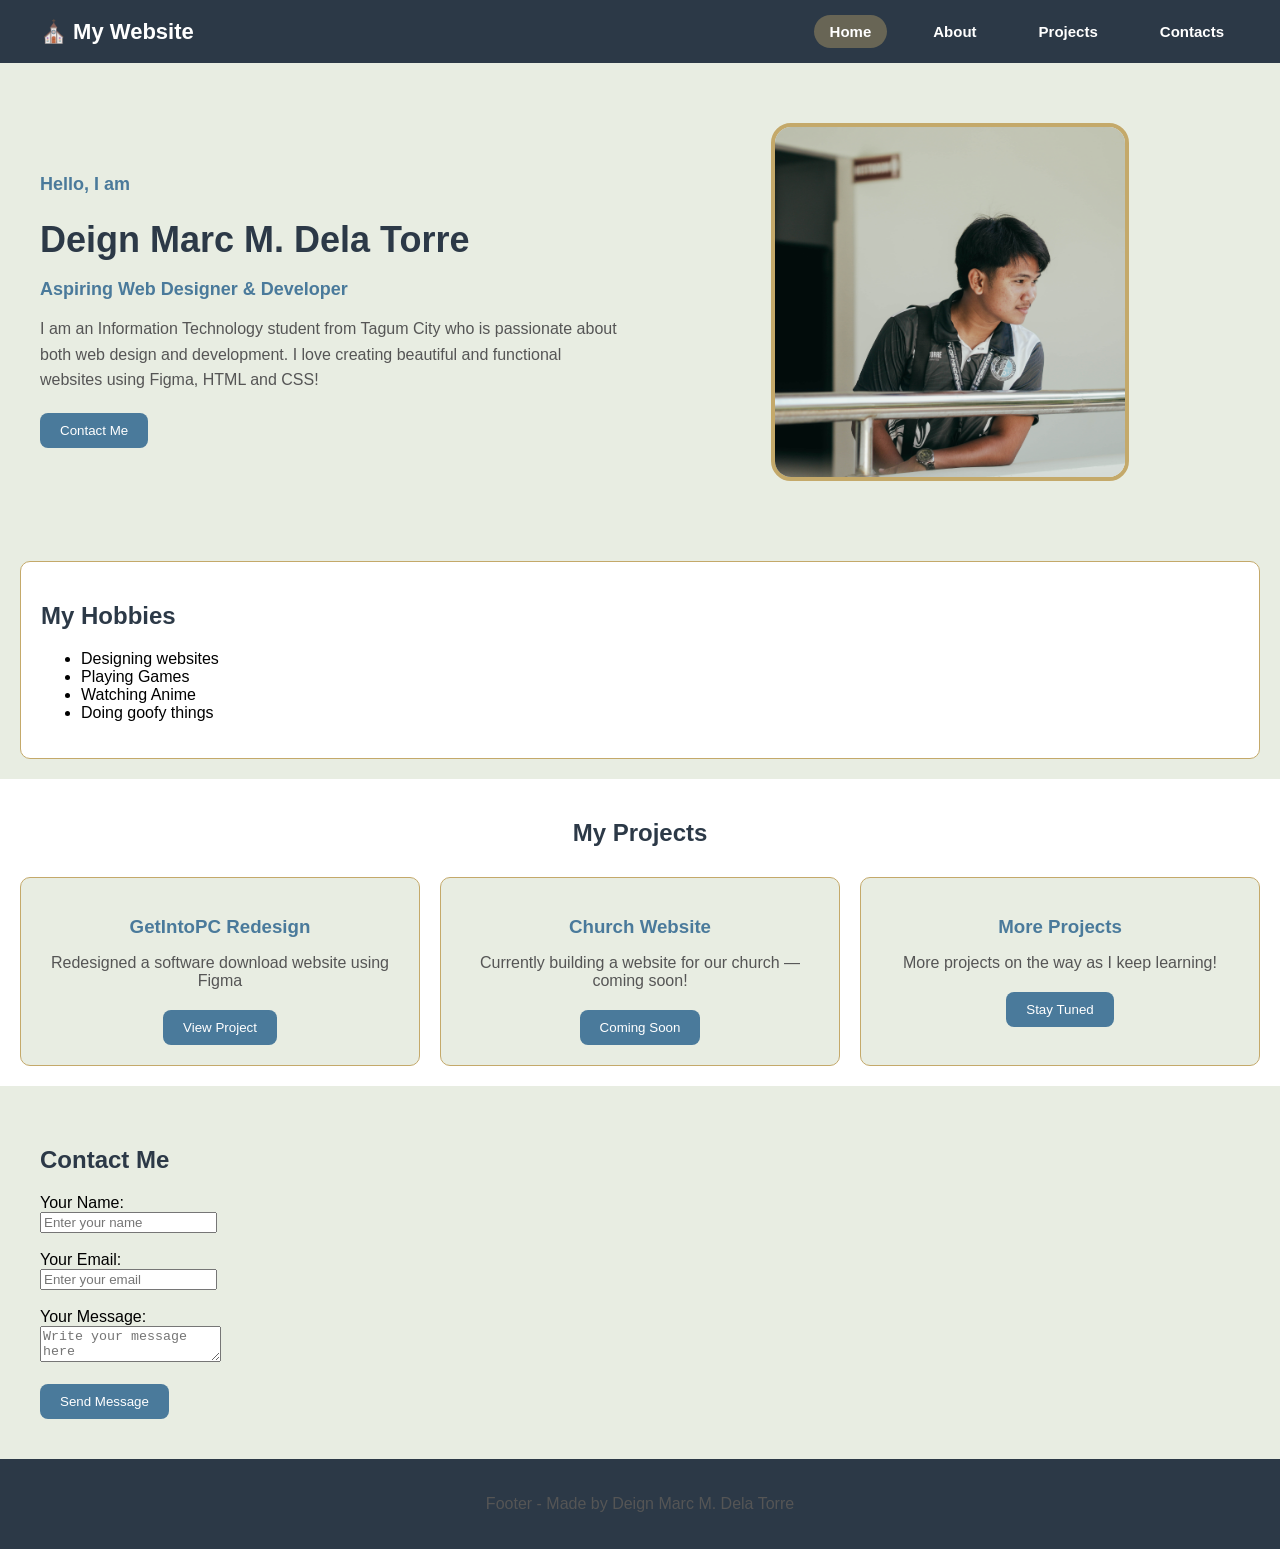
==== index.html @ 6992620d "index.html" ====
<!DOCTYPE html>
<html>
  <head>
    <title>Deign Marc | Portfolio</title>
    <link rel="stylesheet" href="style.css">
  </head>

  <body>

    <div class="navbar">
      <div class="navbar-logo">
        ⛪ My Website
      </div>
      <div class="navbar-links">
        <a href="index.html" class="active">Home</a>
        <a href="about.html">About</a>
        <a href="projects.html">Projects</a>
        <a href="contacts.html">Contacts</a>
      </div>
    </div>

    <!-- Hero Split Section -->
    <div class="hero">
      <div class="hero-text">
        <h3>Hello, I am</h3>
        <h1>Deign Marc M. Dela Torre</h1>
        <h3>Aspiring Web Designer & Developer</h3>
        <p>I am an Information Technology student 
        from Tagum City who is passionate about 
        both web design and development. I love 
        creating beautiful and functional websites 
        using Figma, HTML and CSS!</p>
        <a href="contacts.html">
          <button>Contact Me</button>
        </a>
      </div>

      <div class="hero-image">
        <img src="me.jpg" alt="Deign Marc">
      </div>
    </div>

    <!-- Hobbies Section -->
    <div class="card">
      <h2>My Hobbies</h2>
      <ul>
        <li>Designing websites</li>
        <li>Playing Games</li>
        <li>Watching Anime</li>
        <li>Doing goofy things</li>
      </ul>
    </div>

    <!-- Projects Section -->
    <div class="cards-section">
      <h2 class="section-title">My Projects</h2>

      <div class="cards-container">

        <div class="project-card">
          <h3>GetIntoPC Redesign</h3>
          <p>Redesigned a software download 
          website using Figma</p>
          <a href="getintopc.html">
            <button>View Project</button>
          </a>
        </div>

        <div class="project-card">
          <h3>Church Website</h3>
          <p>Currently building a website 
          for our church — coming soon!</p>
          <button>Coming Soon</button>
        </div>

        <div class="project-card">
          <h3>More Projects</h3>
          <p>More projects on the way 
          as I keep learning!</p>
          <button>Stay Tuned</button>
        </div>

      </div>
    </div>

    <!-- Contact Section -->
   <div class="contact">
      <h2>Contact Me</h2>

      <!-- Only replace the form tag! -->
      <form action="https://formspree.io/f/mqewonge" 
      method="POST">

        <label>Your Name:</label><br>
        <input type="text" name="name"
        placeholder="Enter your name"><br><br>

        <label>Your Email:</label><br>
        <input type="email" name="email"
        placeholder="Enter your email"><br><br>

        <label>Your Message:</label><br>
        <textarea name="message" 
        placeholder="Write your message here"></textarea><br><br>

        <button type="submit">Send Message</button>

      </form>
    </div>

    <!-- Footer -->
    <div class="footer">
      <p>Footer - Made by Deign Marc M. Dela Torre</p>
    </div>

  </body>
</html>
---- style.css ----
body{
    background-color: #E8EDE2;
    font-family: Arial, sans-serif;
    margin: 0;
    padding: 0;
}

h1{
    color: #2C3947;
}

h2{
    color: #2C3947;
}

p{
    color: #555555;
}

button{
    background-color: #4A7A9B;
    color: white;
    padding: 10px 20px;
    border: none;
    border-radius: 8px;
    cursor: pointer;
    transition: 0.3s;
}

.navbar{
    background-color: #2C3947;
    padding: 15px 40px;
    margin: 0;
    display: flex;
    justify-content: space-between;
    align-items: center;
}

.navbar-logo{
    color: white;
    font-size: 22px;
    font-weight: bold;
}

.navbar-links{
    display: flex;
    gap: 30px;
}

.navbar-links a {
    color: white;
    text-decoration: none;
    font-size: 15px;
    font-weight: bold;
    padding: 8px 16px;
    border-radius: 20px;
    transition: 0.3s;
}

.navbar-links a:hover{
    background-color: rgba(196,169,106,0.3);
    color: white;
}

.navbar-links a.active{
    background-color: rgba(196,169,106,0.4);
}

/* Hero Split Section */
.hero{
    background-color: #E8EDE2;
    padding: 60px 40px;
    margin: 0;
    display: flex;
    justify-content: space-between;
    align-items: center;
    gap: 40px;
}

.hero-text{
    flex: 1;
}

.hero-text h3{
    color: #4A7A9B;
    font-size: 18px;
    margin-bottom: 5px;
}

.hero-text h1{
    color: #2C3947;
    font-size: 36px;
    margin-bottom: 10px;
}

.hero-text p{
    color: #555555;
    font-size: 16px;
    line-height: 1.6;
    margin-bottom: 20px;
}

.hero-image{
    flex: 1;
    display: flex;
    justify-content: center;
}

.hero-image img{
    width: 350px;
    height: 350px;
    object-fit: cover;
    border-radius: 20px;
    border: 4px solid #C4A96A;
}

.card{
    background-color: white;
    padding: 20px;
    margin: 20px;
    border: 1px solid #C4A96A;
    border-radius: 10px;
}

.contact{
    background-color: #E8EDE2;
    padding: 40px;
    margin: 0;
}

.footer{
    background-color: #2C3947;
    color: white;
    padding: 20px;
    text-align: center;
    margin: 0;
}

.cards-section{
    padding: 20px;
    background-color: white;
}

.section-title{
    text-align: center;
    color: #2C3947;
    margin-bottom: 30px;
}

.cards-container{
    display: flex;
    justify-content: space-between;
    gap: 20px;
}

.project-card{
    background-color: #E8EDE2;
    padding: 20px;
    border-radius: 10px;
    flex: 1;
    text-align: center;
    border: 1px solid #C4A96A;
    transition: 0.3s;
}

.project-card h3{
    color: #4A7A9B;
    margin-bottom: 10px;
}

.project-card p{
    color: #555555;
    margin-bottom: 20px;
}

button:hover{
    background-color: #2C3947;
    transform: scale(1.05);
}

.project-card:hover{
    transform: translateY(-5px);
    box-shadow: 0 10px 20px rgba(0,0,0,0.1);
}

a{
    color: #4A7A9B;
    text-decoration: none;
    transition: 0.3s;
}

a:hover{
    color: #2C3947;
    text-decoration: underline;
}

@media (max-width: 768px){

    .navbar{
        flex-direction: column;
        gap: 15px;
        text-align: center;
        padding: 20px;
    }

    .navbar-links{
        flex-wrap: wrap;
        justify-content: center;
        gap: 10px;
    }

    .hero{
        flex-direction: column;
        text-align: center;
        padding: 40px 20px;
    }

    .hero-image img{
        width: 250px;
        height: 250px;
    }

    .cards-container{
        flex-direction: column;
    }

    .contact{
        padding: 20px;
    }
}

@media (max-width: 480px){

    h1{
        font-size: 20px;
    }

    h2{
        font-size: 18px;
    }

    button{
        width: 100%;
    }

    .project-card{
        width: 100%;
    }
}
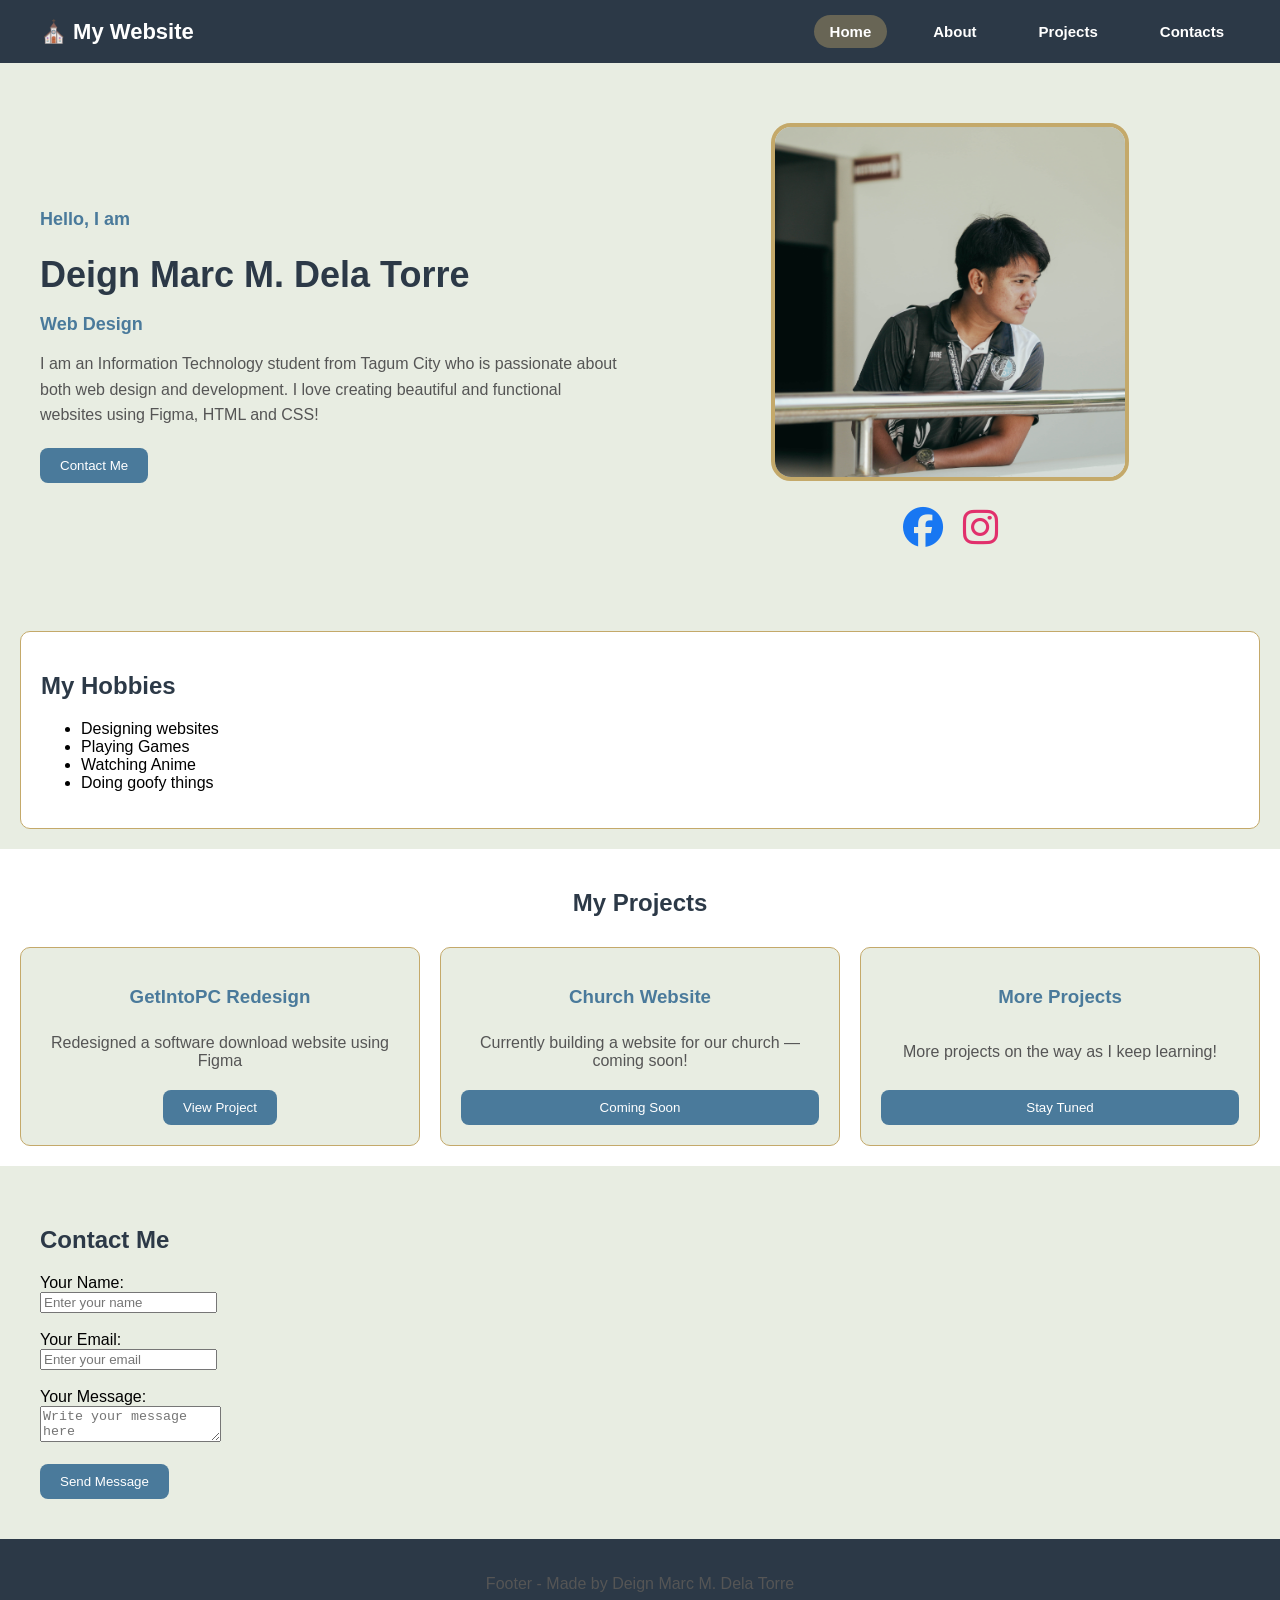
==== commit d92c0404: "Update index.html" ====
--- a/index.html
+++ b/index.html
@@ -3,15 +3,14 @@
   <head>
     <title>Deign Marc | Portfolio</title>
     <link rel="stylesheet" href="style.css">
+    <link rel="stylesheet" href="https://cdnjs.cloudflare.com/ajax/libs/font-awesome/6.5.0/css/all.min.css">
   </head>
-
   <body>
 
     <div class="navbar">
-      <div class="navbar-logo">
-        ⛪ My Website
-      </div>
-      <div class="navbar-links">
+      <div class="navbar-logo">⛪ My Website</div>
+      <button class="hamburger" id="hamburger">☰</button>
+      <div class="navbar-links" id="navLinks">
         <a href="index.html" class="active">Home</a>
         <a href="about.html">About</a>
         <a href="projects.html">Projects</a>
@@ -19,11 +18,10 @@
       </div>
     </div>
 
-    <!-- Hero Split Section -->
     <div class="hero">
       <div class="hero-text">
         <h3>Hello, I am</h3>
-        <h1>Deign Marc M. Dela Torre</h1>
+        <h1 id="myName">Deign Marc M. Dela Torre</h1>
         <h3>Aspiring Web Designer & Developer</h3>
         <p>I am an Information Technology student 
         from Tagum City who is passionate about 
@@ -34,14 +32,21 @@
           <button>Contact Me</button>
         </a>
       </div>
-
       <div class="hero-image">
         <img src="me.jpg" alt="Deign Marc">
+
+        <div class="social-icons">
+          <a href="https://www.facebook.com/DeignMarc" target="_blank">
+            <i class="fab fa-facebook"></i>
+          </a>
+          <a href="https://www.instagram.com/deignmarc/" target="_blank">
+            <i class="fab fa-instagram"></i>
+          </a>
+        </div>
       </div>
     </div>
 
-    <!-- Hobbies Section -->
-    <div class="card">
+    <div class="card fade-in">
       <h2>My Hobbies</h2>
       <ul>
         <li>Designing websites</li>
@@ -51,67 +56,46 @@
       </ul>
     </div>
 
-    <!-- Projects Section -->
-    <div class="cards-section">
+    <div class="cards-section fade-in">
       <h2 class="section-title">My Projects</h2>
-
       <div class="cards-container">
-
         <div class="project-card">
           <h3>GetIntoPC Redesign</h3>
-          <p>Redesigned a software download 
-          website using Figma</p>
+          <p>Redesigned a software download website using Figma</p>
           <a href="getintopc.html">
             <button>View Project</button>
           </a>
         </div>
-
         <div class="project-card">
           <h3>Church Website</h3>
-          <p>Currently building a website 
-          for our church — coming soon!</p>
+          <p>Currently building a website for our church — coming soon!</p>
           <button>Coming Soon</button>
         </div>
-
         <div class="project-card">
           <h3>More Projects</h3>
-          <p>More projects on the way 
-          as I keep learning!</p>
+          <p>More projects on the way as I keep learning!</p>
           <button>Stay Tuned</button>
         </div>
-
       </div>
     </div>
 
-    <!-- Contact Section -->
-   <div class="contact">
+    <div class="contact fade-in">
       <h2>Contact Me</h2>
-
-      <!-- Only replace the form tag! -->
-      <form action="https://formspree.io/f/mqewonge" 
-      method="POST">
-
+      <form action="https://formspree.io/f/mqewonge" method="POST">
         <label>Your Name:</label><br>
-        <input type="text" name="name"
-        placeholder="Enter your name"><br><br>
-
+        <input type="text" name="name" placeholder="Enter your name"><br><br>
         <label>Your Email:</label><br>
-        <input type="email" name="email"
-        placeholder="Enter your email"><br><br>
-
+        <input type="email" name="email" placeholder="Enter your email"><br><br>
         <label>Your Message:</label><br>
-        <textarea name="message" 
-        placeholder="Write your message here"></textarea><br><br>
-
+        <textarea name="message" placeholder="Write your message here"></textarea><br><br>
         <button type="submit">Send Message</button>
-
       </form>
     </div>
 
-    <!-- Footer -->
     <div class="footer">
       <p>Footer - Made by Deign Marc M. Dela Torre</p>
     </div>
 
+    <script src="script.js"></script>
   </body>
 </html>
--- a/style.css
+++ b/style.css
@@ -1,23 +1,15 @@
-body{
+body {
     background-color: #E8EDE2;
     font-family: Arial, sans-serif;
     margin: 0;
     padding: 0;
 }
 
-h1{
-    color: #2C3947;
-}
-
-h2{
-    color: #2C3947;
-}
-
-p{
-    color: #555555;
-}
-
-button{
+h1 { color: #2C3947; }
+h2 { color: #2C3947; }
+p { color: #555555; }
+
+button {
     background-color: #4A7A9B;
     color: white;
     padding: 10px 20px;
@@ -27,22 +19,29 @@
     transition: 0.3s;
 }
 
-.navbar{
+button:hover {
+    background-color: #2C3947;
+    transform: scale(1.05);
+}
+
+.navbar {
     background-color: #2C3947;
     padding: 15px 40px;
     margin: 0;
     display: flex;
     justify-content: space-between;
     align-items: center;
-}
-
-.navbar-logo{
+    flex-wrap: wrap;
+    gap: 10px;
+}
+
+.navbar-logo {
     color: white;
     font-size: 22px;
     font-weight: bold;
 }
 
-.navbar-links{
+.navbar-links {
     display: flex;
     gap: 30px;
 }
@@ -57,17 +56,25 @@
     transition: 0.3s;
 }
 
-.navbar-links a:hover{
+.navbar-links a:hover {
     background-color: rgba(196,169,106,0.3);
     color: white;
 }
 
-.navbar-links a.active{
+.navbar-links a.active {
     background-color: rgba(196,169,106,0.4);
 }
 
-/* Hero Split Section */
-.hero{
+.hamburger {
+    display: none;
+    background: none;
+    border: none;
+    color: white;
+    font-size: 28px;
+    cursor: pointer;
+}
+
+.hero {
     background-color: #E8EDE2;
     padding: 60px 40px;
     margin: 0;
@@ -77,36 +84,36 @@
     gap: 40px;
 }
 
-.hero-text{
-    flex: 1;
-}
-
-.hero-text h3{
+.hero-text { flex: 1; }
+
+.hero-text h3 {
     color: #4A7A9B;
     font-size: 18px;
     margin-bottom: 5px;
 }
 
-.hero-text h1{
+.hero-text h1 {
     color: #2C3947;
     font-size: 36px;
     margin-bottom: 10px;
 }
 
-.hero-text p{
+.hero-text p {
     color: #555555;
     font-size: 16px;
     line-height: 1.6;
     margin-bottom: 20px;
 }
 
-.hero-image{
+.hero-image {
     flex: 1;
     display: flex;
-    justify-content: center;
-}
-
-.hero-image img{
+    flex-direction: column;
+    align-items: center;
+    gap: 15px
+}
+
+.hero-image img {
     width: 350px;
     height: 350px;
     object-fit: cover;
@@ -114,7 +121,7 @@
     border: 4px solid #C4A96A;
 }
 
-.card{
+.card {
     background-color: white;
     padding: 20px;
     margin: 20px;
@@ -122,13 +129,13 @@
     border-radius: 10px;
 }
 
-.contact{
+.contact {
     background-color: #E8EDE2;
     padding: 40px;
     margin: 0;
 }
 
-.footer{
+.footer {
     background-color: #2C3947;
     color: white;
     padding: 20px;
@@ -136,24 +143,24 @@
     margin: 0;
 }
 
-.cards-section{
+.cards-section {
     padding: 20px;
     background-color: white;
 }
 
-.section-title{
+.section-title {
     text-align: center;
     color: #2C3947;
     margin-bottom: 30px;
 }
 
-.cards-container{
+.cards-container {
     display: flex;
     justify-content: space-between;
     gap: 20px;
 }
 
-.project-card{
+.project-card {
     background-color: #E8EDE2;
     padding: 20px;
     border-radius: 10px;
@@ -161,89 +168,107 @@
     text-align: center;
     border: 1px solid #C4A96A;
     transition: 0.3s;
-}
-
-.project-card h3{
+    display: flex;
+    flex-direction: column;
+    justify-content: space-between;
+}
+
+.project-card h3 {
     color: #4A7A9B;
     margin-bottom: 10px;
 }
 
-.project-card p{
+.project-card p {
     color: #555555;
     margin-bottom: 20px;
 }
 
-button:hover{
-    background-color: #2C3947;
-    transform: scale(1.05);
-}
-
-.project-card:hover{
+.project-card:hover {
     transform: translateY(-5px);
     box-shadow: 0 10px 20px rgba(0,0,0,0.1);
 }
 
-a{
+a {
     color: #4A7A9B;
     text-decoration: none;
     transition: 0.3s;
 }
 
-a:hover{
+a:hover {
     color: #2C3947;
     text-decoration: underline;
 }
 
-@media (max-width: 768px){
-
-    .navbar{
+.fade-in {
+    opacity: 0;
+    transform: translateY(30px);
+    transition: opacity 0.6s ease, transform 0.6s ease;
+}
+
+.fade-in.visible {
+    opacity: 1;
+    transform: translateY(0);
+}
+
+@media (max-width: 768px) {
+    .hamburger { display: block; }
+
+    .navbar {
         flex-direction: column;
-        gap: 15px;
         text-align: center;
         padding: 20px;
     }
 
-    .navbar-links{
-        flex-wrap: wrap;
-        justify-content: center;
+    .navbar-links {
+        display: none;
+        flex-direction: column;
+        width: 100%;
+        text-align: center;
         gap: 10px;
-    }
-
-    .hero{
+        padding: 10px 0;
+    }
+
+    .navbar-links.open { display: flex; }
+
+    .hero {
         flex-direction: column;
         text-align: center;
         padding: 40px 20px;
     }
 
-    .hero-image img{
+    .hero-image img {
         width: 250px;
         height: 250px;
     }
 
-    .cards-container{
-        flex-direction: column;
-    }
-
-    .contact{
-        padding: 20px;
-    }
-}
-
-@media (max-width: 480px){
-
-    h1{
-        font-size: 20px;
-    }
-
-    h2{
-        font-size: 18px;
-    }
-
-    button{
-        width: 100%;
-    }
-
-    .project-card{
-        width: 100%;
-    }
-}+    .cards-container { flex-direction: column; }
+
+    .contact { padding: 20px; }
+}
+
+@media (max-width: 480px) {
+    h1 { font-size: 20px; }
+    h2 { font-size: 18px; }
+    button { width: 100%; }
+    .project-card { width: 100%; }
+}
+
+.social-icons{
+    display: flex;
+    justify-content: center;
+    gap: 20px;
+    margin-top: 10px;
+    width: 100%;    
+}
+
+.social-icons a{
+    font-size: 40px;
+    transition: 0.3s;
+}
+
+.social-icons a:hover{
+    transform: scale(1.2);
+}
+
+.social-icons a:nth-child(1) {color: #1877F2;}
+.social-icons a:nth-child(2) {color: #E1306C;}
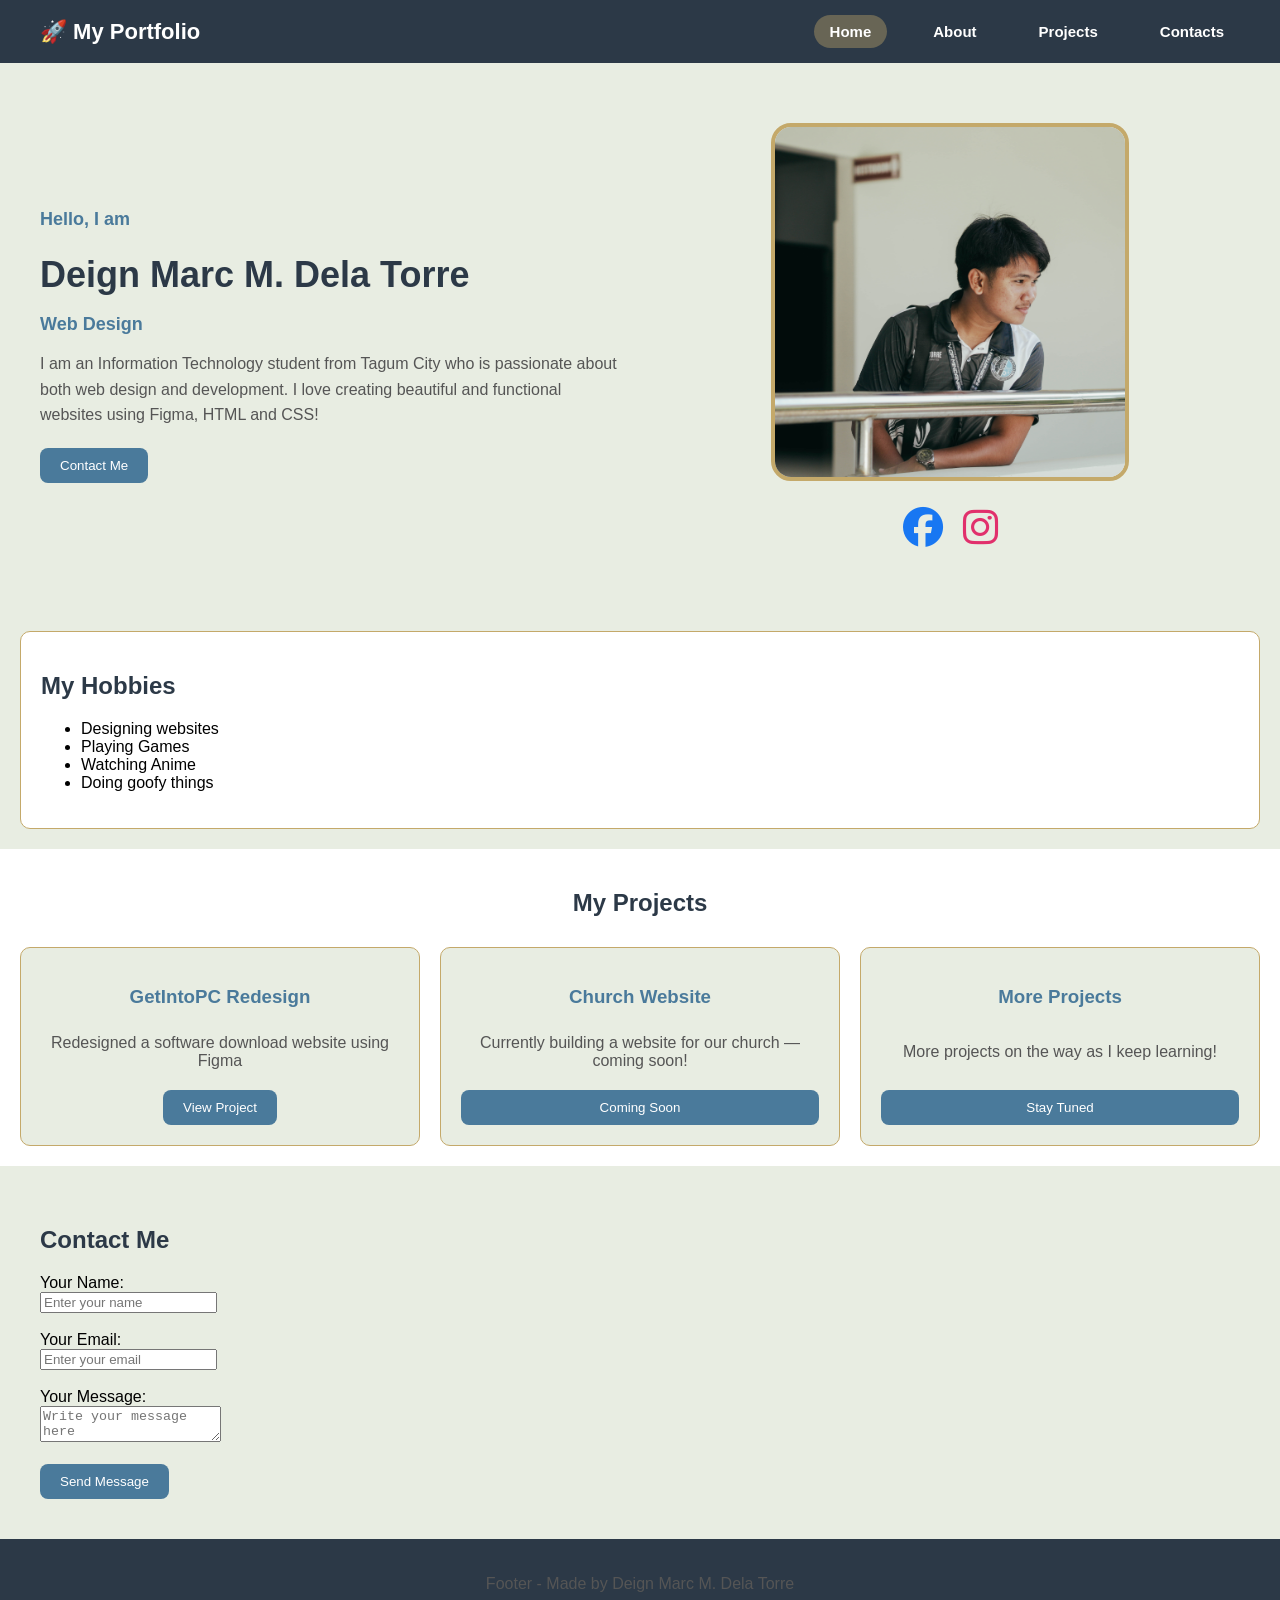
==== commit 88ac149b: "Update index.html" ====
--- a/index.html
+++ b/index.html
@@ -8,7 +8,7 @@
   <body>
 
     <div class="navbar">
-      <div class="navbar-logo">⛪ My Website</div>
+      <div class="navbar-logo">🚀 My Portfolio</div>
       <button class="hamburger" id="hamburger">☰</button>
       <div class="navbar-links" id="navLinks">
         <a href="index.html" class="active">Home</a>
--- a/style.css
+++ b/style.css
@@ -3,6 +3,9 @@
     font-family: Arial, sans-serif;
     margin: 0;
     padding: 0;
+    min-height: 100vh;
+    display: flex;
+    flex-direction: column;
 }
 
 h1 { color: #2C3947; }
@@ -136,11 +139,12 @@
 }
 
 .footer {
-    background-color: #2C3947;
+      background-color: #2C3947;
     color: white;
     padding: 20px;
     text-align: center;
     margin: 0;
+    margin-top: auto;
 }
 
 .cards-section {
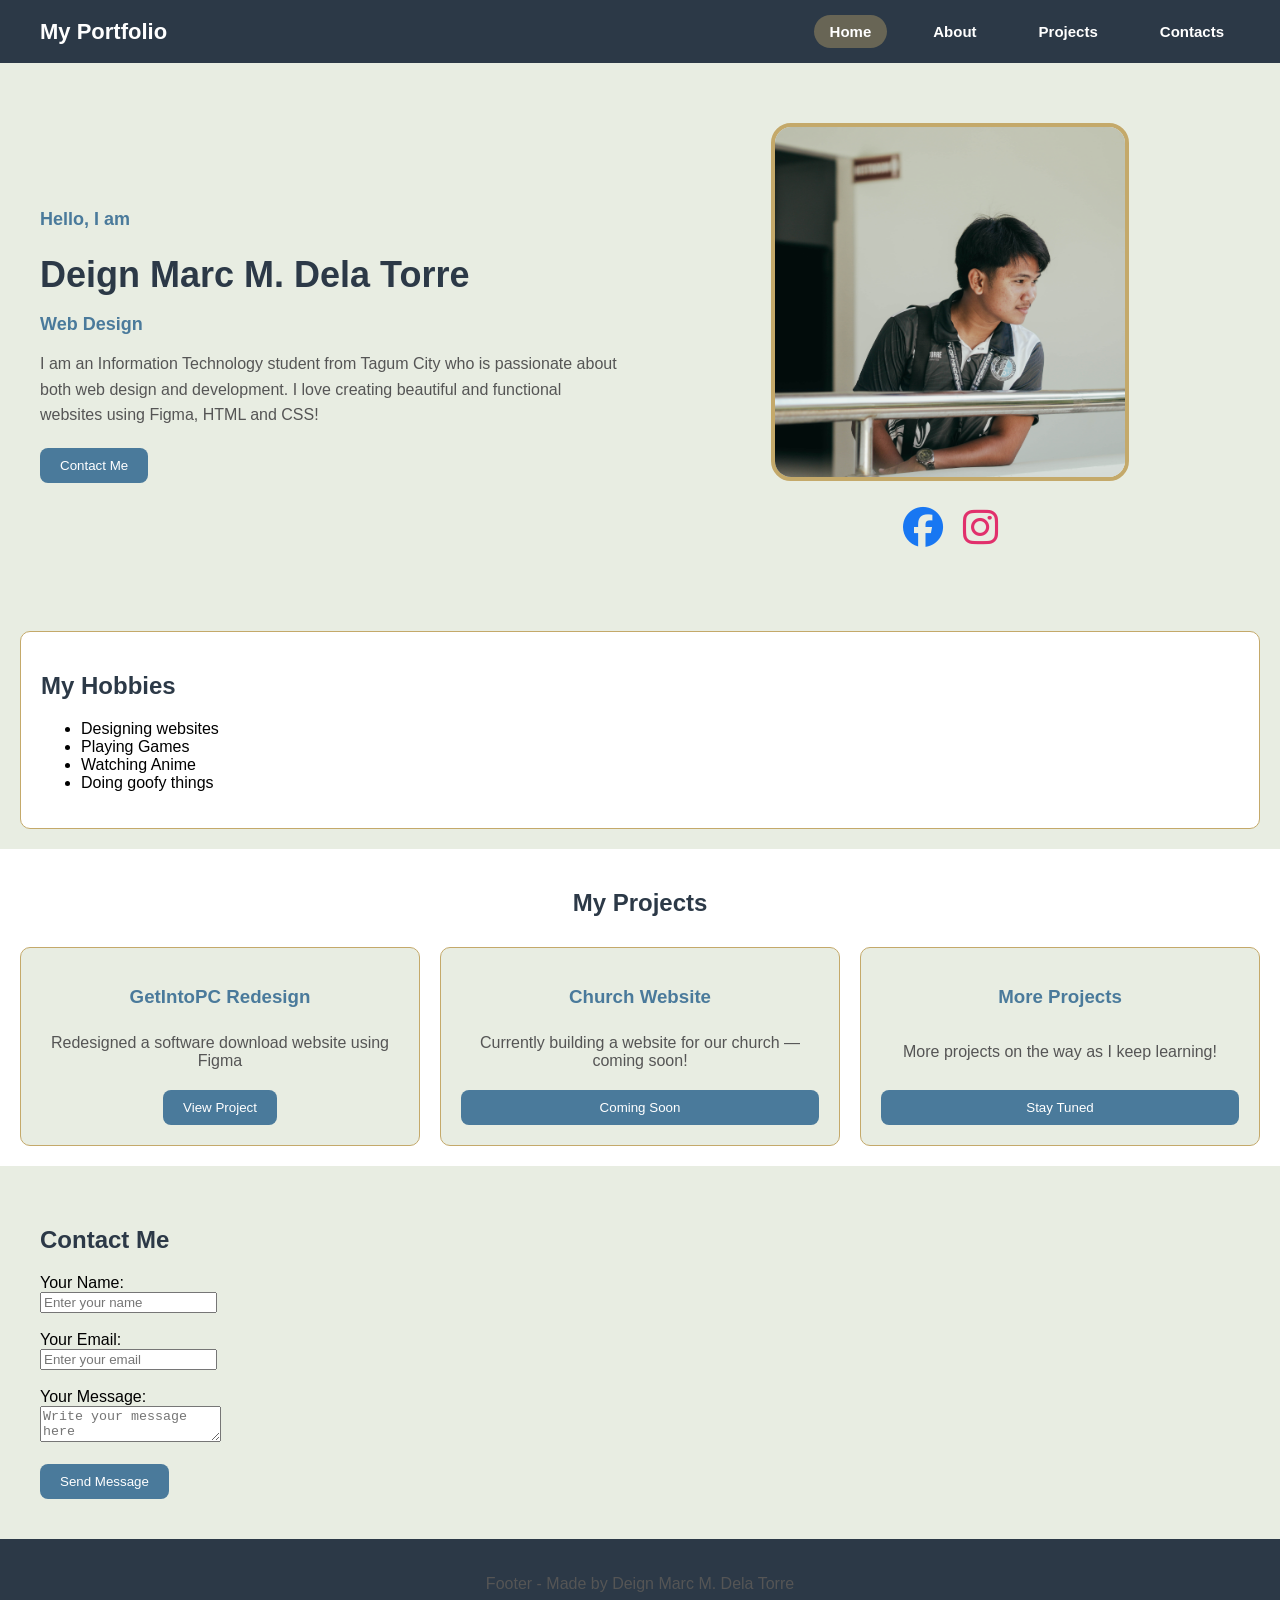
==== commit c7c25a66: "Update index.html" ====
--- a/index.html
+++ b/index.html
@@ -4,11 +4,12 @@
     <title>Deign Marc | Portfolio</title>
     <link rel="stylesheet" href="style.css">
     <link rel="stylesheet" href="https://cdnjs.cloudflare.com/ajax/libs/font-awesome/6.5.0/css/all.min.css">
+    <link rel="icon" href="data:image/svg+xml,<svg xmlns=%22http://www.w3.org/2000/svg%22 viewBox=%220 0 100 100%22><text y=%22.9em%22 font-size=%2290%22>👨‍💻</text></svg>">
   </head>
   <body>
 
     <div class="navbar">
-      <div class="navbar-logo">🚀 My Portfolio</div>
+      <div class="navbar-logo">My Portfolio</div>
       <button class="hamburger" id="hamburger">☰</button>
       <div class="navbar-links" id="navLinks">
         <a href="index.html" class="active">Home</a>
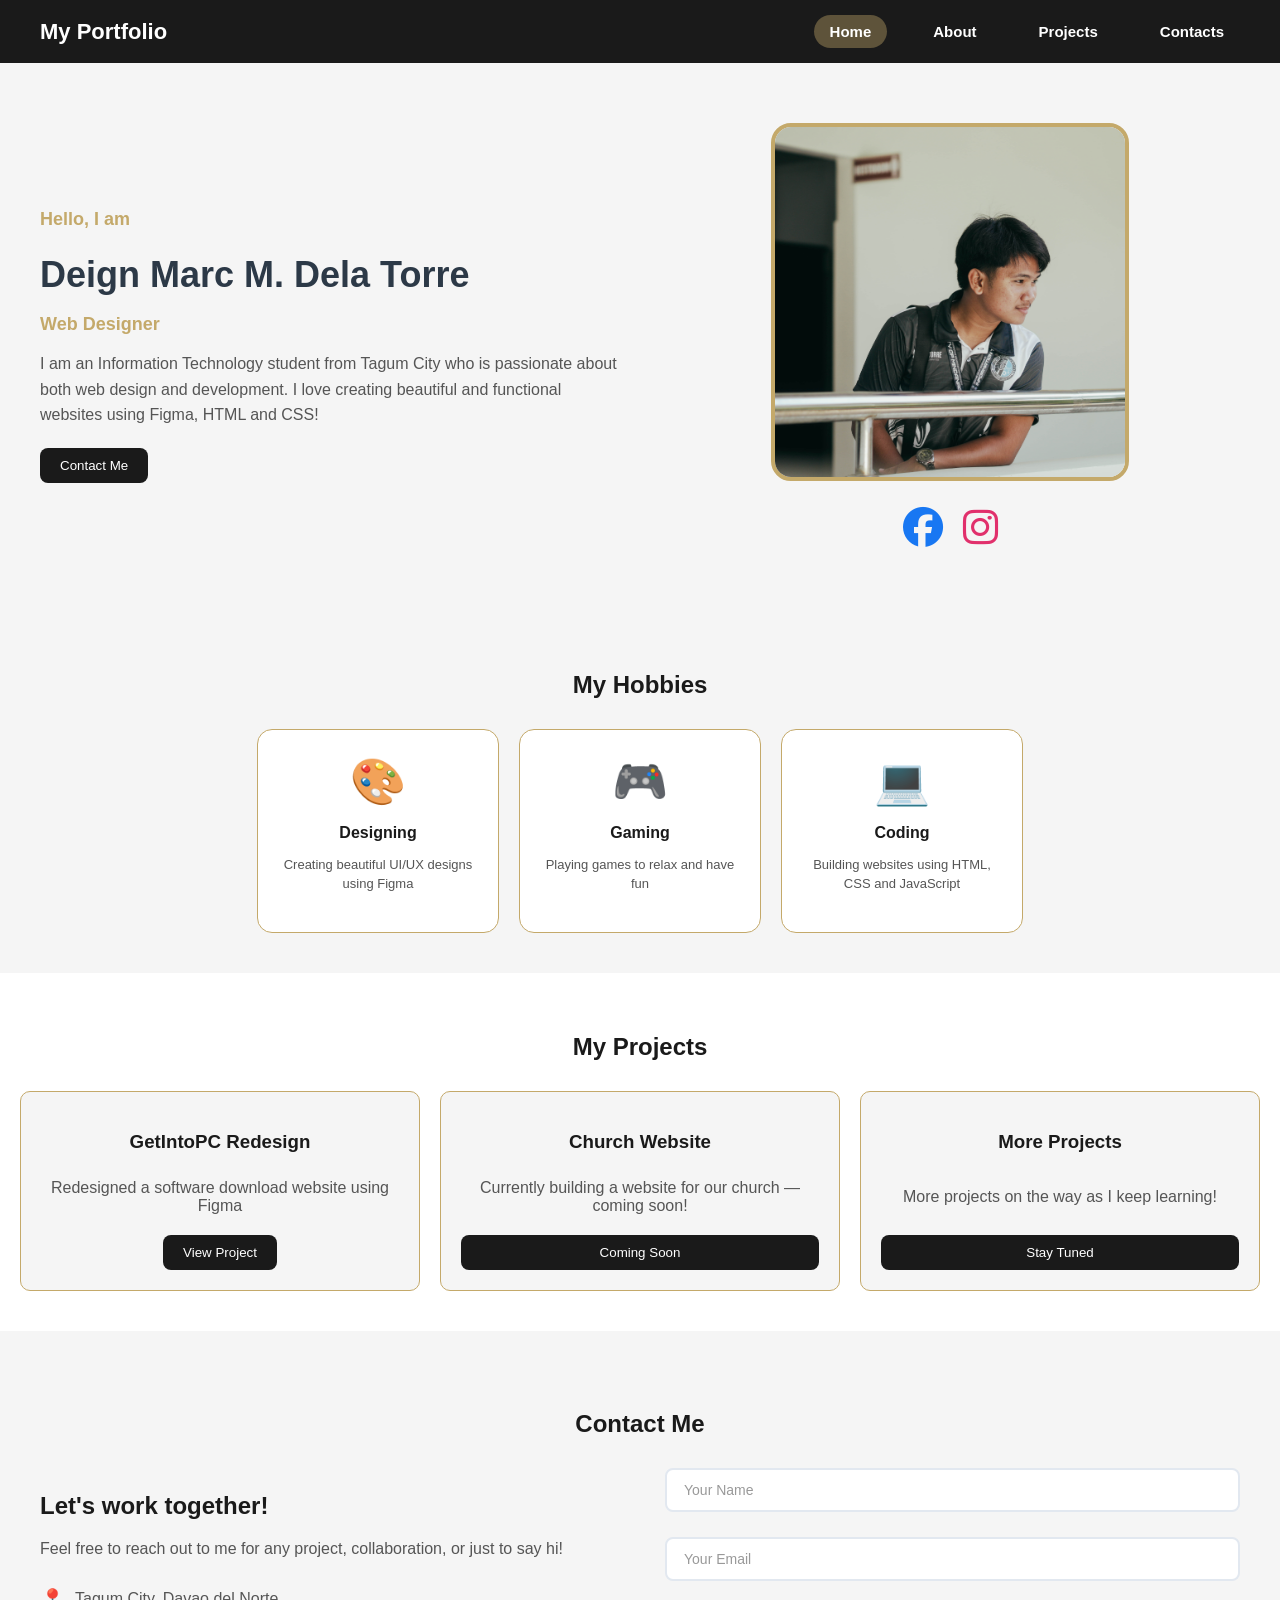
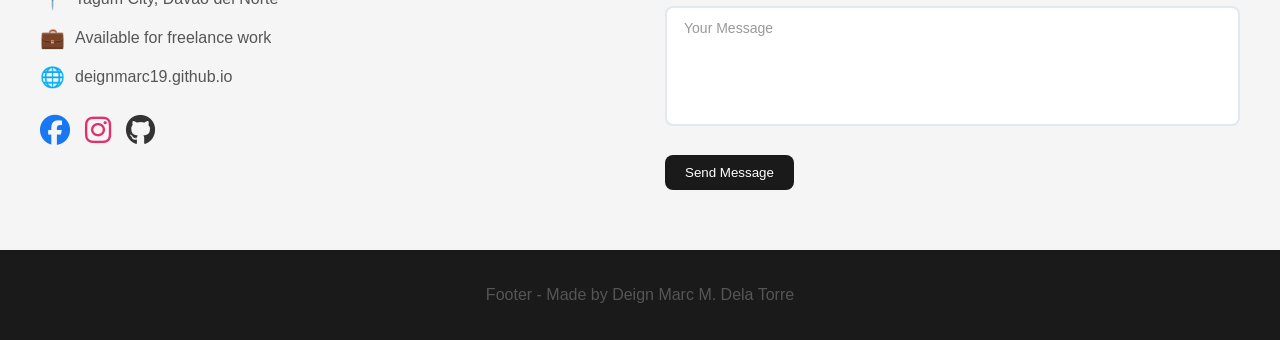
==== commit f50456a4: "Add files via upload" ====
--- a/index.html
+++ b/index.html
@@ -47,15 +47,31 @@
       </div>
     </div>
 
-    <div class="card fade-in">
-      <h2>My Hobbies</h2>
-      <ul>
-        <li>Designing websites</li>
-        <li>Playing Games</li>
-        <li>Watching Anime</li>
-        <li>Doing goofy things</li>
-      </ul>
+    <!-- Hobbies Section -->
+<div class="hobbies-section fade-in">
+  <h2 class="section-title">My Hobbies</h2>
+  <div class="hobbies-container">
+
+    <div class="hobby-card">
+      <div class="hobby-icon">🎨</div>
+      <h3>Designing</h3>
+      <p>Creating beautiful UI/UX designs using Figma</p>
     </div>
+
+    <div class="hobby-card">
+      <div class="hobby-icon">🎮</div>
+      <h3>Gaming</h3>
+      <p>Playing games to relax and have fun</p>
+    </div>
+
+    <div class="hobby-card">
+      <div class="hobby-icon">💻</div>
+      <h3>Coding</h3>
+      <p>Building websites using HTML, CSS and JavaScript</p>
+    </div>
+
+  </div>
+</div>
 
     <div class="cards-section fade-in">
       <h2 class="section-title">My Projects</h2>
@@ -80,18 +96,73 @@
       </div>
     </div>
 
-    <div class="contact fade-in">
-      <h2>Contact Me</h2>
-      <form action="https://formspree.io/f/mqewonge" method="POST">
-        <label>Your Name:</label><br>
-        <input type="text" name="name" placeholder="Enter your name"><br><br>
-        <label>Your Email:</label><br>
-        <input type="email" name="email" placeholder="Enter your email"><br><br>
-        <label>Your Message:</label><br>
-        <textarea name="message" placeholder="Write your message here"></textarea><br><br>
-        <button type="submit">Send Message</button>
+    <!-- Contact Section -->
+<div class="contact-section fade-in">
+  <h2 class="section-title">Contact Me</h2>
+
+  <div class="contact-container">
+
+    <!-- Left Side — Info -->
+    <div class="contact-info">
+      <h3>Let's work together!</h3>
+      <p>Feel free to reach out to me for any 
+      project, collaboration, or just to say hi!</p>
+
+      <div class="contact-details">
+        <div class="contact-item">
+          <span class="contact-icon">📍</span>
+          <span>Tagum City, Davao del Norte</span>
+        </div>
+        <div class="contact-item">
+          <span class="contact-icon">💼</span>
+          <span>Available for freelance work</span>
+        </div>
+        <div class="contact-item">
+          <span class="contact-icon">🌐</span>
+          <span>deignmarc19.github.io</span>
+        </div>
+      </div>
+
+      <div class="contact-socials">
+        <a href="https://www.facebook.com/DeignMarc" target="_blank">
+          <i class="fab fa-facebook"></i>
+        </a>
+        <a href="https://www.instagram.com/deignmarc/" target="_blank">
+          <i class="fab fa-instagram"></i>
+        </a>
+        <a href="https://github.com/deignmarc19" target="_blank">
+          <i class="fab fa-github"></i>
+        </a>
+      </div>
+    </div>
+
+   
+    <div class="contact-form">
+     <form action="https://formspree.io/f/mqewonge" method="POST">
+
+  <div class="form-group floating">
+    <input type="text" name="name" id="name" placeholder=" " required>
+    <label for="name">Your Name</label>
+  </div>
+
+  <div class="form-group floating">
+    <input type="email" name="email" id="email" placeholder=" " required>
+    <label for="email">Your Email</label>
+  </div>
+
+  <div class="form-group floating">
+    <textarea name="message" id="message" placeholder=" " required></textarea>
+    <label for="message">Your Message</label>
+  </div>
+
+  <button type="submit">Send Message </button>
+
+</form>
       </form>
     </div>
+
+  </div>
+</div>
 
     <div class="footer">
       <p>Footer - Made by Deign Marc M. Dela Torre</p>
@@ -99,4 +170,4 @@
 
     <script src="script.js"></script>
   </body>
-</html>
+</html>
--- a/style.css
+++ b/style.css
@@ -1,19 +1,17 @@
 body {
-    background-color: #E8EDE2;
+    background-color: #F5F5F5;
     font-family: Arial, sans-serif;
     margin: 0;
     padding: 0;
     min-height: 100vh;
-    display: flex;
-    flex-direction: column;
-}
-
-h1 { color: #2C3947; }
-h2 { color: #2C3947; }
+}
+
+h1 { color: #1a1a1a; }
+h2 { color: #1a1a1a; }
 p { color: #555555; }
 
 button {
-    background-color: #4A7A9B;
+    background-color: #1a1a1a;
     color: white;
     padding: 10px 20px;
     border: none;
@@ -23,12 +21,12 @@
 }
 
 button:hover {
-    background-color: #2C3947;
+    background-color: #C4A96A;
     transform: scale(1.05);
 }
 
 .navbar {
-    background-color: #2C3947;
+    background-color: #1a1a1a;
     padding: 15px 40px;
     margin: 0;
     display: flex;
@@ -78,7 +76,7 @@
 }
 
 .hero {
-    background-color: #E8EDE2;
+    background-color: #F5F5F5;
     padding: 60px 40px;
     margin: 0;
     display: flex;
@@ -90,13 +88,13 @@
 .hero-text { flex: 1; }
 
 .hero-text h3 {
-    color: #4A7A9B;
+    color: #C4A96A;
     font-size: 18px;
     margin-bottom: 5px;
 }
 
 .hero-text h1 {
-    color: #2C3947;
+    color: #1a1a1a;
     font-size: 36px;
     margin-bottom: 10px;
 }
@@ -113,7 +111,8 @@
     display: flex;
     flex-direction: column;
     align-items: center;
-    gap: 15px
+    justify-content: center;
+    gap: 15px;
 }
 
 .hero-image img {
@@ -124,37 +123,82 @@
     border: 4px solid #C4A96A;
 }
 
-.card {
+.social-icons {
+    display: flex;
+    justify-content: center;
+    gap: 20px;
+    margin-top: 10px;
+    width: 100%;
+}
+
+.social-icons a {
+    font-size: 40px;
+    transition: 0.3s;
+}
+
+.social-icons a:hover {
+    transform: scale(1.2);
+}
+
+.social-icons a:nth-child(1) { color: #1877F2; }
+.social-icons a:nth-child(2) { color: #E1306C; }
+.social-icons a:nth-child(3) { color: #333333; }
+
+/* Hobbies Section */
+.hobbies-section {
+    padding: 40px 20px;
+    background-color: #F5F5F5;
+}
+
+.hobbies-container {
+    display: flex;
+    justify-content: center;
+    gap: 20px;
+    flex-wrap: wrap;
+    margin-top: 20px;
+}
+
+.hobby-card {
     background-color: white;
-    padding: 20px;
-    margin: 20px;
+    padding: 25px 20px;
+    border-radius: 15px;
+    text-align: center;
+    width: 200px;
     border: 1px solid #C4A96A;
-    border-radius: 10px;
-}
-
-.contact {
-    background-color: #E8EDE2;
-    padding: 40px;
-    margin: 0;
-}
-
-.footer {
-      background-color: #2C3947;
-    color: white;
-    padding: 20px;
-    text-align: center;
-    margin: 0;
-    margin-top: auto;
-}
-
+    transition: 0.3s;
+}
+
+.hobby-card:hover {
+    transform: translateY(-8px);
+    box-shadow: 0 10px 25px rgba(0,0,0,0.1);
+}
+
+.hobby-icon {
+    font-size: 45px;
+    margin-bottom: 10px;
+}
+
+.hobby-card h3 {
+    color: #1a1a1a;
+    margin-bottom: 8px;
+    font-size: 16px;
+}
+
+.hobby-card p {
+    color: #555555;
+    font-size: 13px;
+    line-height: 1.5;
+}
+
+/* Cards Section */
 .cards-section {
-    padding: 20px;
+    padding: 40px 20px;
     background-color: white;
 }
 
 .section-title {
     text-align: center;
-    color: #2C3947;
+    color: #1a1a1a;
     margin-bottom: 30px;
 }
 
@@ -165,7 +209,7 @@
 }
 
 .project-card {
-    background-color: #E8EDE2;
+    background-color: #F5F5F5;
     padding: 20px;
     border-radius: 10px;
     flex: 1;
@@ -178,7 +222,7 @@
 }
 
 .project-card h3 {
-    color: #4A7A9B;
+    color: #1a1a1a;
     margin-bottom: 10px;
 }
 
@@ -192,14 +236,175 @@
     box-shadow: 0 10px 20px rgba(0,0,0,0.1);
 }
 
+/* Contact Section */
+.contact-section {
+    padding: 60px 40px;
+    background-color: #F5F5F5;
+}
+
+.contact-container {
+    display: flex;
+    gap: 50px;
+    align-items: flex-start;
+    margin-top: 20px;
+}
+
+.contact-info { flex: 1; }
+
+.contact-info h3 {
+    color: #1a1a1a;
+    font-size: 24px;
+    margin-bottom: 10px;
+}
+
+.contact-info p {
+    color: #555555;
+    line-height: 1.6;
+    margin-bottom: 25px;
+}
+
+.contact-details {
+    display: flex;
+    flex-direction: column;
+    gap: 15px;
+    margin-bottom: 25px;
+}
+
+.contact-item {
+    display: flex;
+    align-items: center;
+    gap: 10px;
+    color: #555555;
+}
+
+.contact-icon { font-size: 20px; }
+
+.contact-socials {
+    display: flex;
+    gap: 15px;
+    margin-top: 10px;
+}
+
+.contact-socials a {
+    font-size: 30px;
+    transition: 0.3s;
+}
+
+.contact-socials a:nth-child(1) { color: #1877F2; }
+.contact-socials a:nth-child(2) { color: #E1306C; }
+.contact-socials a:nth-child(3) { color: #333333; }
+
+.contact-socials a:hover {
+    transform: scale(1.2);
+}
+
+.contact-form { flex: 1; }
+
+.form-group { margin-bottom: 20px; }
+
+.form-group label {
+    display: block;
+    color: #1a1a1a;
+    font-weight: bold;
+    margin-bottom: 6px;
+    font-size: 14px;
+}
+
+.form-group input,
+.form-group textarea {
+    width: 100%;
+    padding: 12px 15px;
+    border: 2px solid #E2E8F0;
+    border-radius: 8px;
+    font-size: 14px;
+    color: #1a1a1a;
+    background-color: white;
+    transition: 0.3s;
+    box-sizing: border-box;
+}
+
+.form-group input:focus,
+.form-group textarea:focus {
+    border-color: #C4A96A;
+    outline: none;
+}
+
+.form-group textarea {
+    height: 120px;
+    resize: none;
+}
+
+/* Floating Label Animation */
+.form-group.floating {
+    position: relative;
+    margin-bottom: 25px;
+}
+
+.form-group.floating input,
+.form-group.floating textarea {
+    width: 100%;
+    padding: 16px 15px 8px 15px;
+    border: 2px solid #E2E8F0;
+    border-radius: 8px;
+    font-size: 14px;
+    color: #1a1a1a;
+    background-color: white;
+    transition: 0.3s;
+    box-sizing: border-box;
+    outline: none;
+}
+
+.form-group.floating label {
+    position: absolute;
+    top: 14px;
+    left: 15px;
+    color: #999999;
+    font-size: 14px;
+    font-weight: normal;
+    transition: 0.3s;
+    pointer-events: none;
+    background-color: white;
+    padding: 0 4px;
+}
+
+.form-group.floating input:focus ~ label,
+.form-group.floating input:not(:placeholder-shown) ~ label,
+.form-group.floating textarea:focus ~ label,
+.form-group.floating textarea:not(:placeholder-shown) ~ label {
+    top: -10px;
+    left: 12px;
+    font-size: 12px;
+    color: #C4A96A;
+    font-weight: bold;
+}
+
+.form-group.floating input:focus,
+.form-group.floating textarea:focus {
+    border-color: #C4A96A;
+}
+
+.form-group.floating textarea {
+    height: 120px;
+    resize: none;
+    padding-top: 20px;
+}
+
+.footer {
+    background-color: #1a1a1a;
+    color: white;
+    padding: 20px;
+    text-align: center;
+    margin: 0;
+}
+
 a {
-    color: #4A7A9B;
+    color: #1a1a1a;
     text-decoration: none;
     transition: 0.3s;
 }
 
 a:hover {
-    color: #2C3947;
+    color: #C4A96A;
     text-decoration: underline;
 }
 
@@ -247,7 +452,11 @@
 
     .cards-container { flex-direction: column; }
 
-    .contact { padding: 20px; }
+    .contact-container { flex-direction: column; }
+
+    .hobbies-container { gap: 15px; }
+
+    .hobby-card { width: 150px; }
 }
 
 @media (max-width: 480px) {
@@ -255,24 +464,4 @@
     h2 { font-size: 18px; }
     button { width: 100%; }
     .project-card { width: 100%; }
-}
-
-.social-icons{
-    display: flex;
-    justify-content: center;
-    gap: 20px;
-    margin-top: 10px;
-    width: 100%;    
-}
-
-.social-icons a{
-    font-size: 40px;
-    transition: 0.3s;
-}
-
-.social-icons a:hover{
-    transform: scale(1.2);
-}
-
-.social-icons a:nth-child(1) {color: #1877F2;}
-.social-icons a:nth-child(2) {color: #E1306C;}
+}
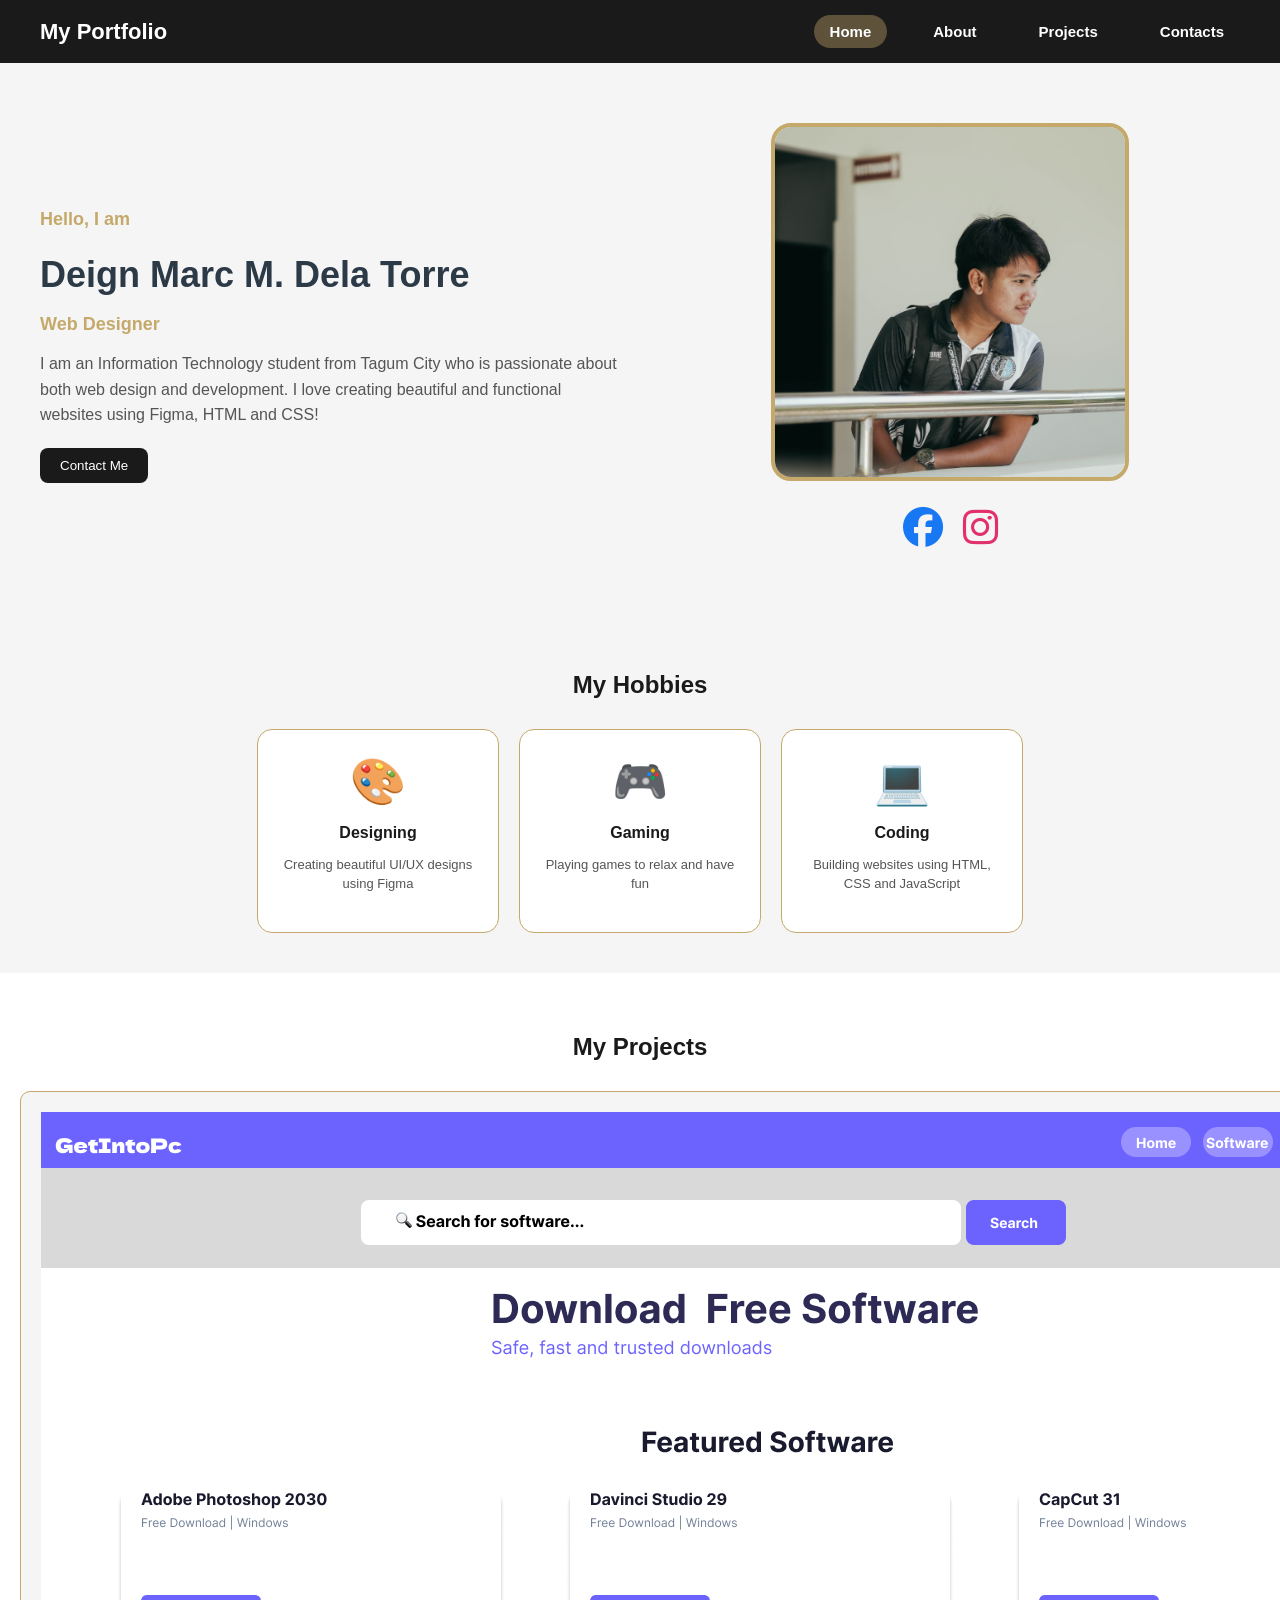
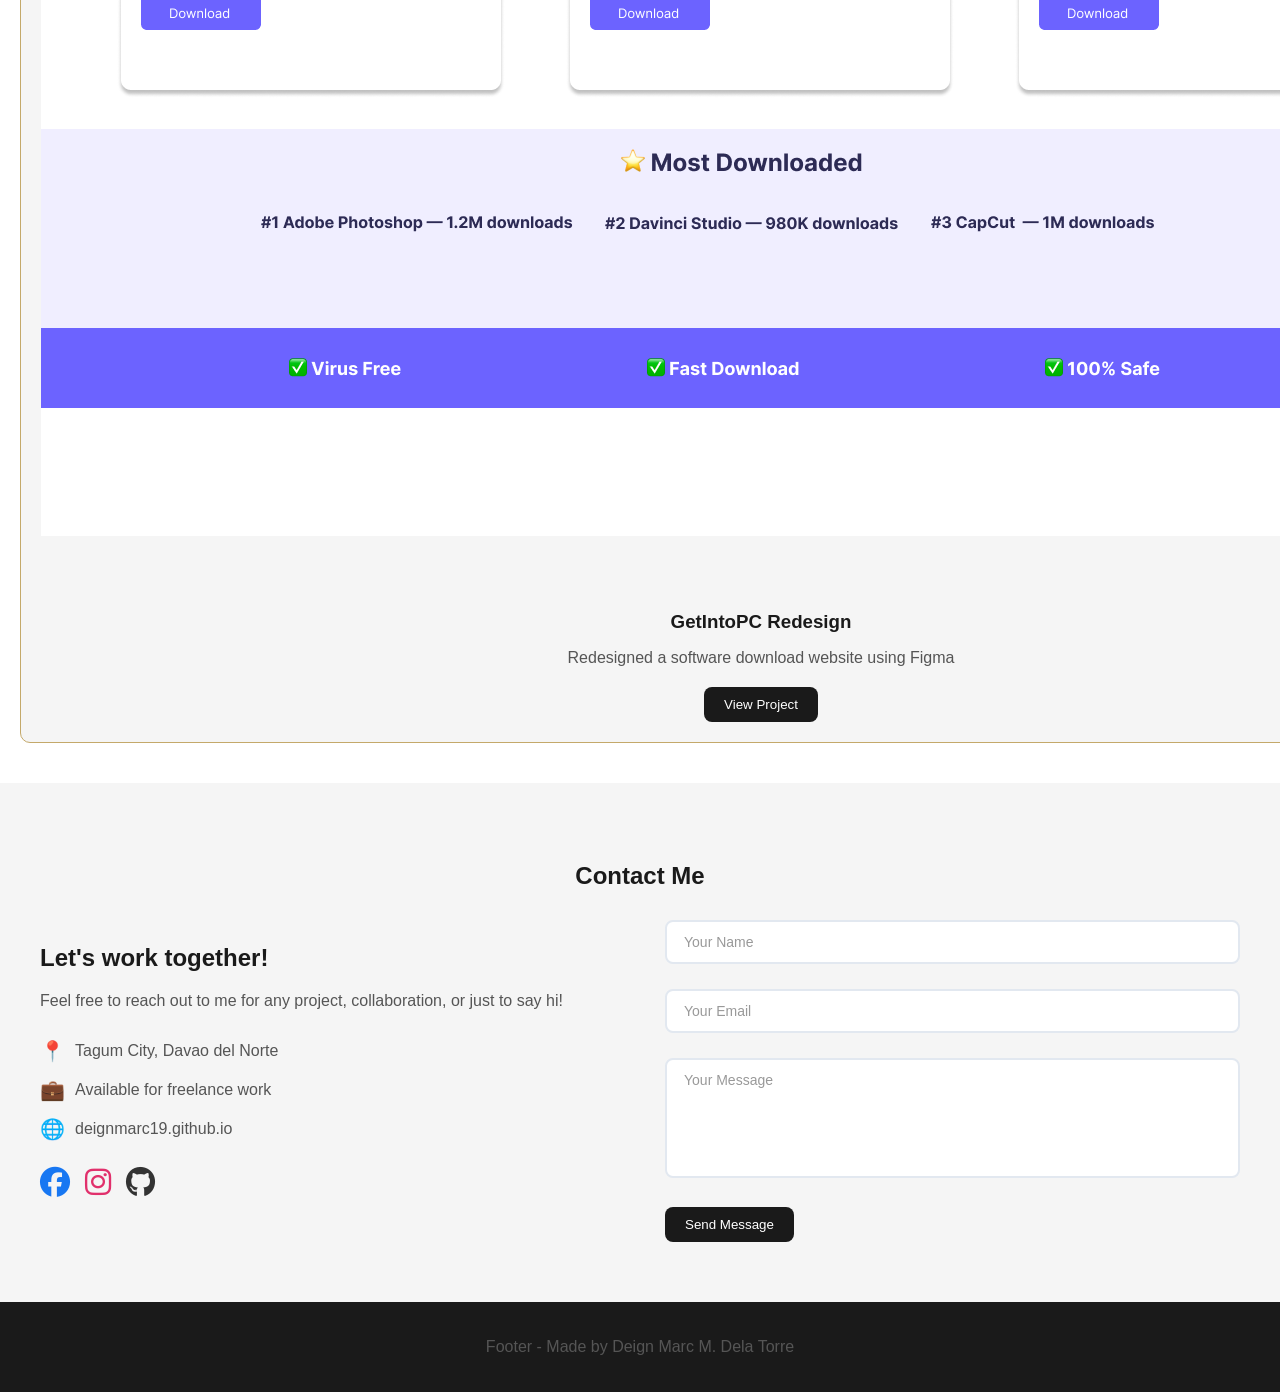
==== commit 7d22a628: "Update index.html" ====
--- a/index.html
+++ b/index.html
@@ -5,6 +5,7 @@
     <link rel="stylesheet" href="style.css">
     <link rel="stylesheet" href="https://cdnjs.cloudflare.com/ajax/libs/font-awesome/6.5.0/css/all.min.css">
     <link rel="icon" href="data:image/svg+xml,<svg xmlns=%22http://www.w3.org/2000/svg%22 viewBox=%220 0 100 100%22><text y=%22.9em%22 font-size=%2290%22>👨‍💻</text></svg>">
+    <meta name="viewport" content="width=device-width, initial-scale=1.0">
   </head>
   <body>
 
@@ -35,7 +36,6 @@
       </div>
       <div class="hero-image">
         <img src="me.jpg" alt="Deign Marc">
-
         <div class="social-icons">
           <a href="https://www.facebook.com/DeignMarc" target="_blank">
             <i class="fab fa-facebook"></i>
@@ -47,122 +47,112 @@
       </div>
     </div>
 
-    <!-- Hobbies Section -->
-<div class="hobbies-section fade-in">
-  <h2 class="section-title">My Hobbies</h2>
-  <div class="hobbies-container">
-
-    <div class="hobby-card">
-      <div class="hobby-icon">🎨</div>
-      <h3>Designing</h3>
-      <p>Creating beautiful UI/UX designs using Figma</p>
+    <div class="hobbies-section fade-in">
+      <h2 class="section-title">My Hobbies</h2>
+      <div class="hobbies-container">
+        <div class="hobby-card">
+          <div class="hobby-icon">🎨</div>
+          <h3>Designing</h3>
+          <p>Creating beautiful UI/UX designs using Figma</p>
+        </div>
+        <div class="hobby-card">
+          <div class="hobby-icon">🎮</div>
+          <h3>Gaming</h3>
+          <p>Playing games to relax and have fun</p>
+        </div>
+        <div class="hobby-card">
+          <div class="hobby-icon">💻</div>
+          <h3>Coding</h3>
+          <p>Building websites using HTML, CSS and JavaScript</p>
+        </div>
+      </div>
     </div>
-
-    <div class="hobby-card">
-      <div class="hobby-icon">🎮</div>
-      <h3>Gaming</h3>
-      <p>Playing games to relax and have fun</p>
-    </div>
-
-    <div class="hobby-card">
-      <div class="hobby-icon">💻</div>
-      <h3>Coding</h3>
-      <p>Building websites using HTML, CSS and JavaScript</p>
-    </div>
-
-  </div>
-</div>
 
     <div class="cards-section fade-in">
       <h2 class="section-title">My Projects</h2>
       <div class="cards-container">
         <div class="project-card">
-          <h3>GetIntoPC Redesign</h3>
-          <p>Redesigned a software download website using Figma</p>
-          <a href="getintopc.html">
-            <button>View Project</button>
-          </a>
+          <img src="getintopc-preview.png" alt="GetIntoPC Redesign" class="project-img">
+          <div class="project-card-overlay">
+            <h3>GetIntoPC Redesign</h3>
+            <p>Redesigned a software download website using Figma</p>
+            <a href="getintopc.html">
+              <button>View Project</button>
+            </a>
+          </div>
         </div>
         <div class="project-card">
-          <h3>Church Website</h3>
-          <p>Currently building a website for our church — coming soon!</p>
-          <button>Coming Soon</button>
+          <img src="church-preview.png" alt="Church Attendance App" class="project-img">
+          <div class="project-card-overlay">
+            <h3>Church Attendance App</h3>
+            <p>A real-time church attendance system built with HTML, CSS, JavaScript and Firebase!</p>
+            <a href="https://deignmarc19.github.io/UPC-PanaboCentral/" target="_blank">
+              <button>View Project</button>
+            </a>
+          </div>
         </div>
-        <div class="project-card">
-          <h3>More Projects</h3>
-          <p>More projects on the way as I keep learning!</p>
-          <button>Stay Tuned</button>
+        <div class="project-card no-image">
+          <div class="project-card-overlay">
+            <h3>More Projects</h3>
+            <p>Currently building a website for our church — coming soon!</p>
+            <button>Coming Soon</button>
+          </div>
         </div>
       </div>
     </div>
 
-    <!-- Contact Section -->
-<div class="contact-section fade-in">
-  <h2 class="section-title">Contact Me</h2>
-
-  <div class="contact-container">
-
-    <!-- Left Side — Info -->
-    <div class="contact-info">
-      <h3>Let's work together!</h3>
-      <p>Feel free to reach out to me for any 
-      project, collaboration, or just to say hi!</p>
-
-      <div class="contact-details">
-        <div class="contact-item">
-          <span class="contact-icon">📍</span>
-          <span>Tagum City, Davao del Norte</span>
+    <div class="contact-section fade-in">
+      <h2 class="section-title">Contact Me</h2>
+      <div class="contact-container">
+        <div class="contact-info">
+          <h3>Let's work together!</h3>
+          <p>Feel free to reach out to me for any 
+          project, collaboration, or just to say hi!</p>
+          <div class="contact-details">
+            <div class="contact-item">
+              <span class="contact-icon">📍</span>
+              <span>Tagum City, Davao del Norte</span>
+            </div>
+            <div class="contact-item">
+              <span class="contact-icon">💼</span>
+              <span>Available for freelance work</span>
+            </div>
+            <div class="contact-item">
+              <span class="contact-icon">🌐</span>
+              <span>deignmarc19.github.io</span>
+            </div>
+          </div>
+          <div class="contact-socials">
+            <a href="https://www.facebook.com/DeignMarc" target="_blank">
+              <i class="fab fa-facebook"></i>
+            </a>
+            <a href="https://www.instagram.com/deignmarc/" target="_blank">
+              <i class="fab fa-instagram"></i>
+            </a>
+            <a href="https://github.com/deignmarc19" target="_blank">
+              <i class="fab fa-github"></i>
+            </a>
+          </div>
         </div>
-        <div class="contact-item">
-          <span class="contact-icon">💼</span>
-          <span>Available for freelance work</span>
-        </div>
-        <div class="contact-item">
-          <span class="contact-icon">🌐</span>
-          <span>deignmarc19.github.io</span>
+        <div class="contact-form">
+          <form action="https://formspree.io/f/mqewonge" method="POST">
+            <div class="form-group floating">
+              <input type="text" name="name" id="name" placeholder=" " required>
+              <label for="name">Your Name</label>
+            </div>
+            <div class="form-group floating">
+              <input type="email" name="email" id="email" placeholder=" " required>
+              <label for="email">Your Email</label>
+            </div>
+            <div class="form-group floating">
+              <textarea name="message" id="message" placeholder=" " required></textarea>
+              <label for="message">Your Message</label>
+            </div>
+            <button type="submit">Send Message</button>
+          </form>
         </div>
       </div>
-
-      <div class="contact-socials">
-        <a href="https://www.facebook.com/DeignMarc" target="_blank">
-          <i class="fab fa-facebook"></i>
-        </a>
-        <a href="https://www.instagram.com/deignmarc/" target="_blank">
-          <i class="fab fa-instagram"></i>
-        </a>
-        <a href="https://github.com/deignmarc19" target="_blank">
-          <i class="fab fa-github"></i>
-        </a>
-      </div>
     </div>
-
-   
-    <div class="contact-form">
-     <form action="https://formspree.io/f/mqewonge" method="POST">
-
-  <div class="form-group floating">
-    <input type="text" name="name" id="name" placeholder=" " required>
-    <label for="name">Your Name</label>
-  </div>
-
-  <div class="form-group floating">
-    <input type="email" name="email" id="email" placeholder=" " required>
-    <label for="email">Your Email</label>
-  </div>
-
-  <div class="form-group floating">
-    <textarea name="message" id="message" placeholder=" " required></textarea>
-    <label for="message">Your Message</label>
-  </div>
-
-  <button type="submit">Send Message </button>
-
-</form>
-      </form>
-    </div>
-
-  </div>
-</div>
 
     <div class="footer">
       <p>Footer - Made by Deign Marc M. Dela Torre</p>
@@ -170,4 +160,4 @@
 
     <script src="script.js"></script>
   </body>
-</html>+</html>
--- a/style.css
+++ b/style.css
@@ -4,6 +4,8 @@
     margin: 0;
     padding: 0;
     min-height: 100vh;
+    display: flex;           
+    flex-direction: column;  
 }
 
 h1 { color: #1a1a1a; }
@@ -395,6 +397,7 @@
     padding: 20px;
     text-align: center;
     margin: 0;
+    margin-top: auto;
 }
 
 a {
@@ -464,4 +467,9 @@
     h2 { font-size: 18px; }
     button { width: 100%; }
     .project-card { width: 100%; }
-}+}
+
+
+body > div:not(.navbar):not(.footer) {
+    flex: 1;
+}
